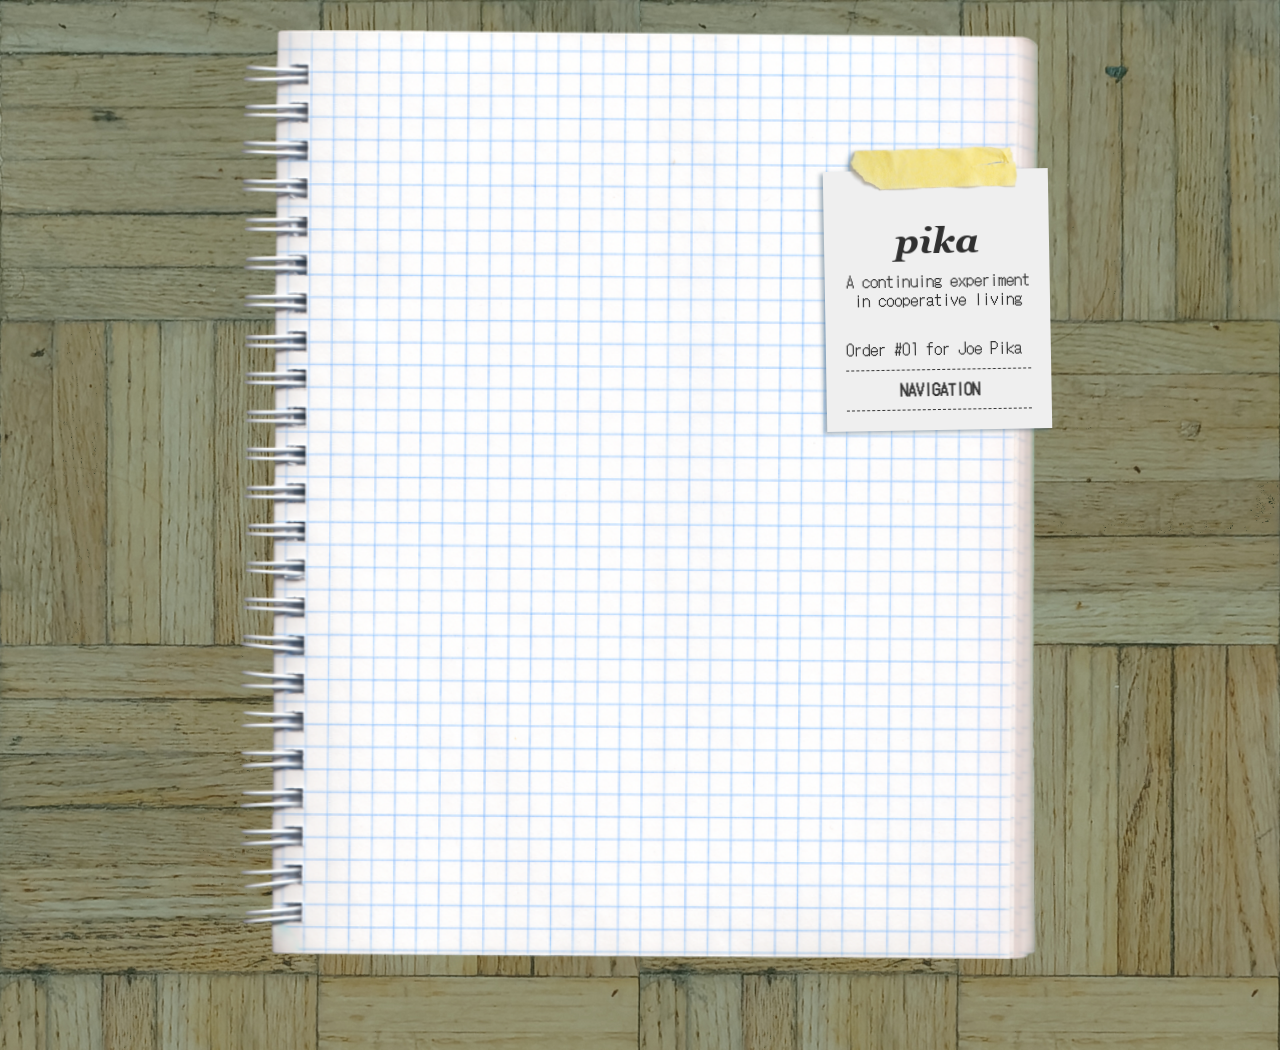
==== index.html @ afe28458 "imported assets and set up basic layout" ====
<!DOCTYPE html>
<html>
    <head>
        <meta charset="utf-8">
        <meta http-equiv="X-UA-Compatible" content="IE=edge">
        <meta name="viewport" content="width=device-width, initial-scale=1">
        <link rel="icon" href="img/pika_house_neon.png">
    
        <title>pika - Home</title>
        
        <link href="css/style.css" rel="stylesheet">
    </head>
    <body>
        <nav class="dropShadow">
            <img src="img/tape_long_3.png">
            <h1 class="navTitle">pika</h1>
            <p class="centertext">A continuing experiment in cooperative living</p>
            <div class="spacer10"></div>
            <p>Order #01 for Joe Pika</p>
            <hr>
            <p class="centertext"><b>NAVIGATION</b></p>
            <hr>
        </nav>
    </body>
</html>
---- css/style.css ----
/* Fonts */
@font-face {
    font-family: Georgiaz;
    src: url("../fonts/Georgiaz.TTF");
}
@font-face {
    font-family: DotGothic16;
    src: url("../fonts/DotGothic16-Regular.ttf");
}

/* Base layout */
:root {
    --shadow: #1a3e586a;
    --text: rgba(0, 0, 0, 0.8);
}
html {
    background-image: url("../img/texture_tiles_wood.jpg");
    background-size: 50%;
}
body {
    margin: 30px auto 90px;

    width: 800px;
    height: 930px;

    background-image: url("../img/notebook_spiralbound.png");
    background-position: 50% 0px;
    background-size: auto 930px;
    background-repeat: no-repeat;
}
* {
    box-sizing: border-box;
}

/* Global text styling */
h1, p {
    color: var(--text);
}

/* Utility/effect classes */
.centertext {
    text-align: center;
}
.dropShadow {
    filter: drop-shadow(-3px 2px 2px var(--shadow));
}
.spacer10 {
    height: 10px;
}

/* Navbar */
nav {
    position: relative;
    top: 140px;
    left: 585px;

    padding: 20px;

    width: 225px;
    
    background-color: #efefef;
    transform: rotate(-1deg);
}
nav img {
    position: absolute;
    top: -25px;
    left: 25px;
    width: 170px;
}
nav h1.navTitle {
    text-align: center;
    margin: 30px 0 0;

    font-family: 'Georgiaz';
    font-size: 36px;
}
nav p {
    margin: 10px auto;

    font-family: 'DotGothic16';
    font-size: 16px;
    line-height: 1.2;
}
nav hr {
    margin: 0;

    border: none;
    border-top: 1px dashed var(--text);
}
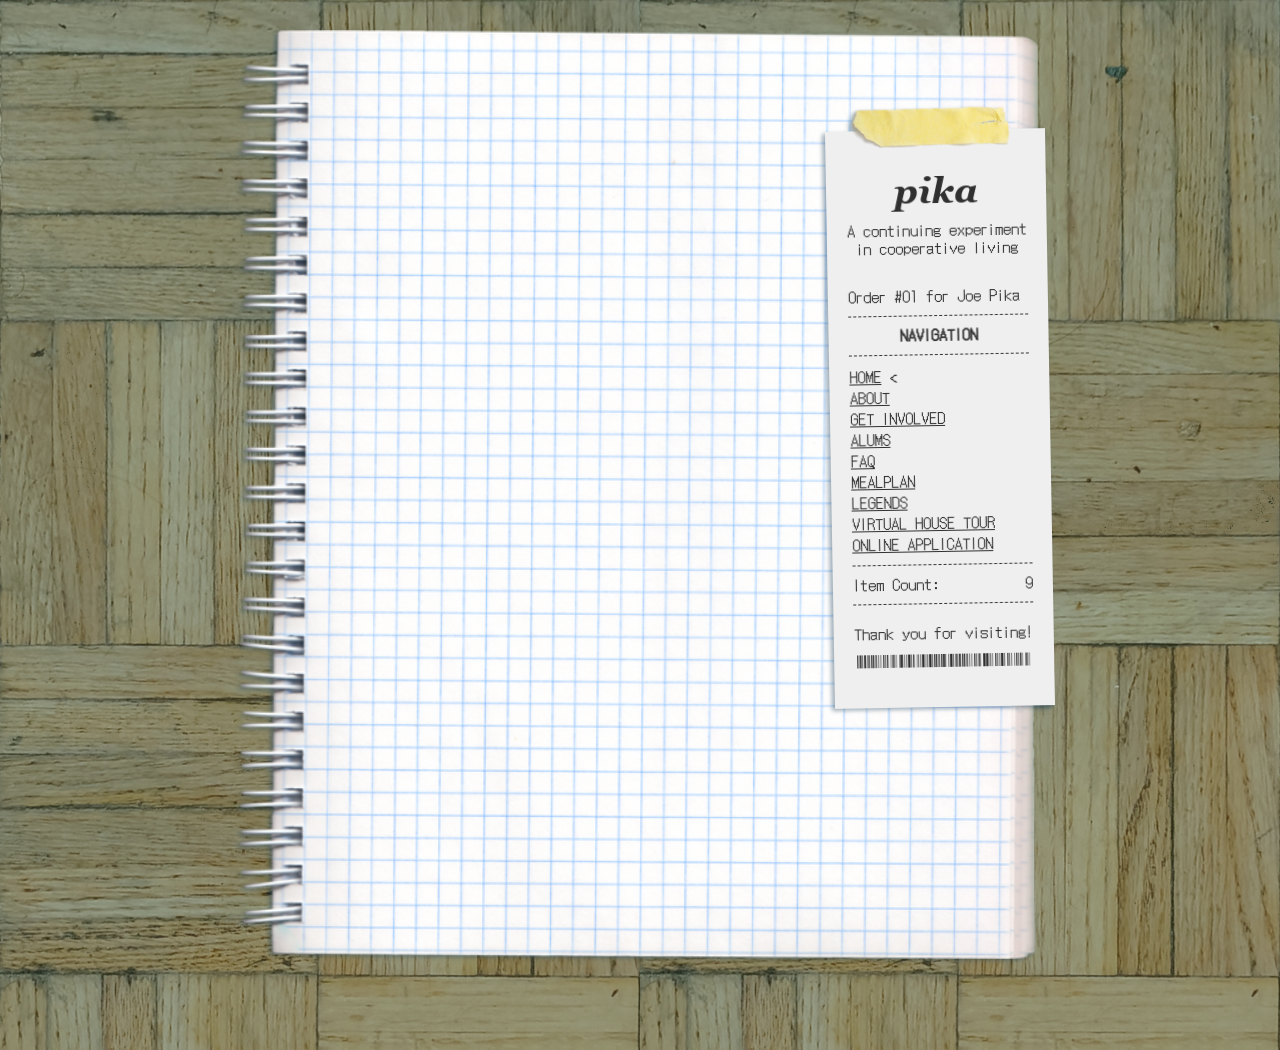
==== commit d406f5d3: "set up navbar" ====
--- a/index.html
+++ b/index.html
@@ -10,7 +10,7 @@
         
         <link href="css/style.css" rel="stylesheet">
     </head>
-    <body>
+    <body class="dropShadow">
         <nav class="dropShadow">
             <img src="img/tape_long_3.png">
             <h1 class="navTitle">pika</h1>
@@ -20,6 +20,26 @@
             <hr>
             <p class="centertext"><b>NAVIGATION</b></p>
             <hr>
+            <ul class="noBullets">
+                <li class="active"><a href="#">HOME</a></li>
+                <li><a href="#">ABOUT</a></li>
+                <li><a href="#">GET INVOLVED</a></li>
+                <li><a href="#">ALUMS</a></li>
+                <li><a href="#">FAQ</a></li>
+                <li><a href="#">MEALPLAN</a></li>
+                <li><a href="#">LEGENDS</a></li>
+                <li><a href="#">VIRTUAL HOUSE TOUR</a></li>
+                <li><a href="#">ONLINE APPLICATION</a></li>
+            </ul>
+            <hr>
+            <p>
+                Item Count:
+                <span style="float: right">9</span>
+            </p>
+            <hr>
+            <div class="spacer10"></div>
+            <p>Thank you for visiting!</p>
+            <p class="barcode centertext">69 Chestnut St, Cambridge</p>
         </nav>
     </body>
 </html>
--- a/css/style.css
+++ b/css/style.css
@@ -4,8 +4,12 @@
     src: url("../fonts/Georgiaz.TTF");
 }
 @font-face {
-    font-family: DotGothic16;
+    font-family: 'Dot Gothic 16';
     src: url("../fonts/DotGothic16-Regular.ttf");
+}
+@font-face {
+    font-family: 'Libre Barcode 128';
+    src: url("../fonts/LibreBarcode128-Regular.ttf");
 }
 
 /* Base layout */
@@ -28,11 +32,11 @@
     background-size: auto 930px;
     background-repeat: no-repeat;
 }
+
+/* Global styling */
 * {
     box-sizing: border-box;
 }
-
-/* Global text styling */
 h1, p {
     color: var(--text);
 }
@@ -48,15 +52,21 @@
     height: 10px;
 }
 
+/* General classes */
+ul.noBullets {
+    list-style-type: none;
+    padding: 0;
+}
+
 /* Navbar */
 nav {
     position: relative;
-    top: 140px;
-    left: 585px;
+    top: 100px;
+    left: 590px;
 
     padding: 20px;
 
-    width: 225px;
+    width: 220px;
     
     background-color: #efefef;
     transform: rotate(-1deg);
@@ -65,25 +75,43 @@
     position: absolute;
     top: -25px;
     left: 25px;
-    width: 170px;
+    width: 160px;
 }
 nav h1.navTitle {
     text-align: center;
-    margin: 30px 0 0;
+    margin: 20px 0 0;
 
     font-family: 'Georgiaz';
     font-size: 36px;
 }
-nav p {
+nav p,
+nav ul {
     margin: 10px auto;
 
-    font-family: 'DotGothic16';
-    font-size: 16px;
+    font-family: 'Dot Gothic 16';
+    font-size: 15px;
     line-height: 1.2;
+}
+nav li {
+    line-height: 1.4;
+}
+nav li:hover::after,
+nav li.active::after {
+    content: " <";
+}
+nav li.active:hover::after {
+    content: " <<"
+}
+nav a {
+    color: var(--text);
 }
 nav hr {
     margin: 0;
 
     border: none;
     border-top: 1px dashed var(--text);
+}
+nav p.barcode {
+    font-family: 'Libre Barcode 128';
+    font-size: 21px;
 }
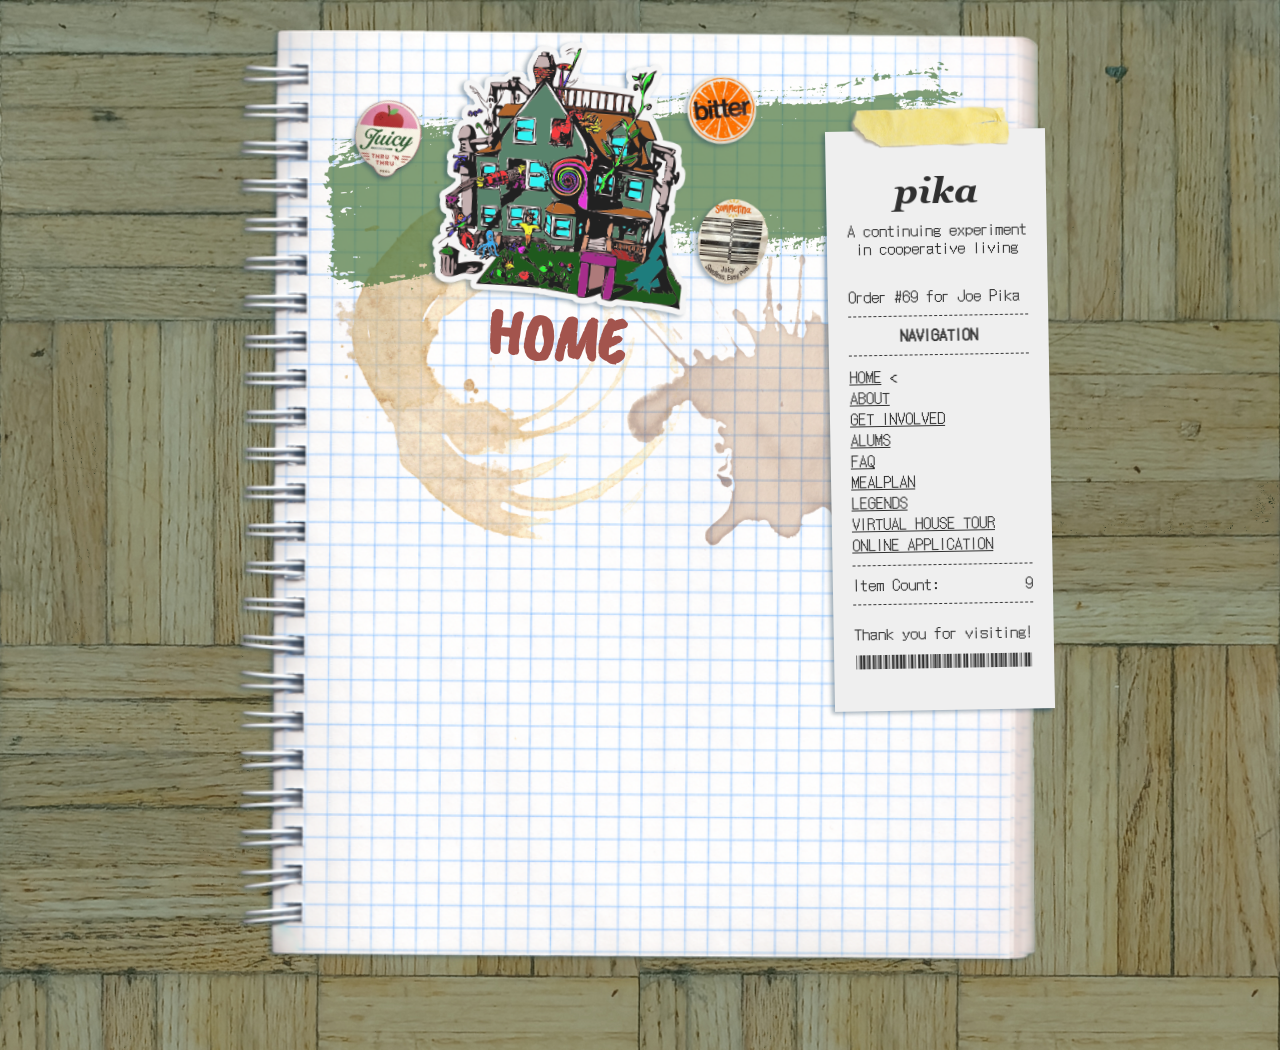
==== commit cdc8709d: "changed barcode format and added fruit stickers" ====
--- a/index.html
+++ b/index.html
@@ -11,26 +11,28 @@
         <link href="css/style.css" rel="stylesheet">
     </head>
     <body class="dropShadow">
-        <nav class="dropShadow">
+        <header class="dropShadow">
             <img src="img/tape_long_3.png">
-            <h1 class="navTitle">pika</h1>
+            <h1 class="headerTitle">pika</h1>
             <p class="centertext">A continuing experiment in cooperative living</p>
             <div class="spacer10"></div>
-            <p>Order #01 for Joe Pika</p>
+            <p>Order #69 for Joe Pika</p>
             <hr>
             <p class="centertext"><b>NAVIGATION</b></p>
             <hr>
-            <ul class="noBullets">
-                <li class="active"><a href="#">HOME</a></li>
-                <li><a href="#">ABOUT</a></li>
-                <li><a href="#">GET INVOLVED</a></li>
-                <li><a href="#">ALUMS</a></li>
-                <li><a href="#">FAQ</a></li>
-                <li><a href="#">MEALPLAN</a></li>
-                <li><a href="#">LEGENDS</a></li>
-                <li><a href="#">VIRTUAL HOUSE TOUR</a></li>
-                <li><a href="#">ONLINE APPLICATION</a></li>
-            </ul>
+            <nav>
+                <ul class="noBullets">
+                    <li class="active"><a href="#">HOME</a></li>
+                    <li><a href="#">ABOUT</a></li>
+                    <li><a href="#">GET INVOLVED</a></li>
+                    <li><a href="#">ALUMS</a></li>
+                    <li><a href="#">FAQ</a></li>
+                    <li><a href="#">MEALPLAN</a></li>
+                    <li><a href="#">LEGENDS</a></li>
+                    <li><a href="#">VIRTUAL HOUSE TOUR</a></li>
+                    <li><a href="#">ONLINE APPLICATION</a></li>
+                </ul>
+            </nav>
             <hr>
             <p>
                 Item Count:
@@ -39,7 +41,17 @@
             <hr>
             <div class="spacer10"></div>
             <p>Thank you for visiting!</p>
-            <p class="barcode centertext">69 Chestnut St, Cambridge</p>
-        </nav>
+            <p class="barcode centertext">*69 Chestnut St*</p>
+        </header>
+        <main>
+            <img src="img/coffee_stain_1.png" class="coffeeStain1 bgImg">
+            <img src="img/coffee_stain_2.png" class="coffeeStain2 bgImg">
+            <img src="img/brush_stroke_title.png" class="mainStroke1 bgImg">
+            <img src="img/pika_house_sticker.png" class="mainLogo centerblock dropShadow">
+            <img src="img/fruitsticker_juicy.png" class="fruitStickerJuicy bgImg dropShadow">
+            <img src="img/fruitsticker_bitter.png" class="fruitStickerBitter bgImg dropShadow">
+            <img src="img/fruitsticker_summerina.png" class="fruitStickerSummerina bgImg dropShadow">
+            <h1>HOME</h1>
+        </main>
     </body>
 </html>
--- a/css/style.css
+++ b/css/style.css
@@ -8,8 +8,12 @@
     src: url("../fonts/DotGothic16-Regular.ttf");
 }
 @font-face {
-    font-family: 'Libre Barcode 128';
-    src: url("../fonts/LibreBarcode128-Regular.ttf");
+    font-family: 'Libre Barcode 39';
+    src: url("../fonts/LibreBarcode39-Regular.ttf");
+}
+@font-face {
+    font-family: 'Caveat Brush';
+    src: url("../fonts/CaveatBrush-Regular.ttf");
 }
 
 /* Base layout */
@@ -51,18 +55,27 @@
 .spacer10 {
     height: 10px;
 }
+.centerblock {
+    display: block;
+    margin-left: auto;
+    margin-right: auto;
+}
 
 /* General classes */
 ul.noBullets {
     list-style-type: none;
     padding: 0;
 }
+img.bgImg {
+    position: absolute;
+}
 
-/* Navbar */
-nav {
+/* Header bar */
+header {
     position: relative;
     top: 100px;
-    left: 590px;
+    left: 10px;
+    float: right;
 
     padding: 20px;
 
@@ -70,48 +83,113 @@
     
     background-color: #efefef;
     transform: rotate(-1deg);
+    z-index: 1;
 }
-nav img {
+header img {
     position: absolute;
     top: -25px;
     left: 25px;
     width: 160px;
 }
-nav h1.navTitle {
+header h1.headerTitle {
     text-align: center;
     margin: 20px 0 0;
 
     font-family: 'Georgiaz';
     font-size: 36px;
 }
-nav p,
-nav ul {
+header p,
+header ul {
     margin: 10px auto;
 
     font-family: 'Dot Gothic 16';
     font-size: 15px;
     line-height: 1.2;
 }
-nav li {
+header li {
     line-height: 1.4;
 }
-nav li:hover::after,
-nav li.active::after {
+header li:hover::after,
+header li.active::after {
     content: " <";
 }
-nav li.active:hover::after {
+header li.active:hover::after {
     content: " <<"
 }
-nav a {
+header a {
     color: var(--text);
 }
-nav hr {
+header hr {
     margin: 0;
 
     border: none;
     border-top: 1px dashed var(--text);
 }
-nav p.barcode {
-    font-family: 'Libre Barcode 128';
-    font-size: 21px;
+header p.barcode {
+    font-family: 'Libre Barcode 39';
+    font-size: 23px;
+}
+
+/* Main */
+main {
+    margin-left: 70px;
+    padding-top: 10px;
+    
+    transform: rotate(4deg);
+}
+main > h1 {
+    margin: -20px 0;
+
+    text-align: center;
+    font-family: 'Caveat Brush';
+    font-size: 65px;
+    color: #a3544d;
+}
+main img.coffeeStain1 {
+    top: 130px;
+
+    width: 400px;
+
+    z-index: -1;
+}
+main img.coffeeStain2 {
+    top: 195px;
+    left: 295px;
+
+    width: 400px;
+    
+    z-index: -1;
+}
+main img.mainStroke1 {
+    left: 10px;
+    top: 30px;
+
+    width: 660px;
+    
+    transform: rotate(-4deg);
+}
+main img.mainLogo {
+    width: 280px;
+}
+main img.fruitStickerJuicy {
+    top: 90px;
+    left: 40px;
+
+    width: 70px;
+    
+    transform: rotate(-30deg);
+}
+main img.fruitStickerBitter {
+    top: 42px;
+    left: 370px;
+
+    width: 70px;
+    
+    transform: rotate(-10deg);
+}
+main img.fruitStickerSummerina {
+    top: 165px;
+    left: 390px;
+
+    width: 70px;
 }
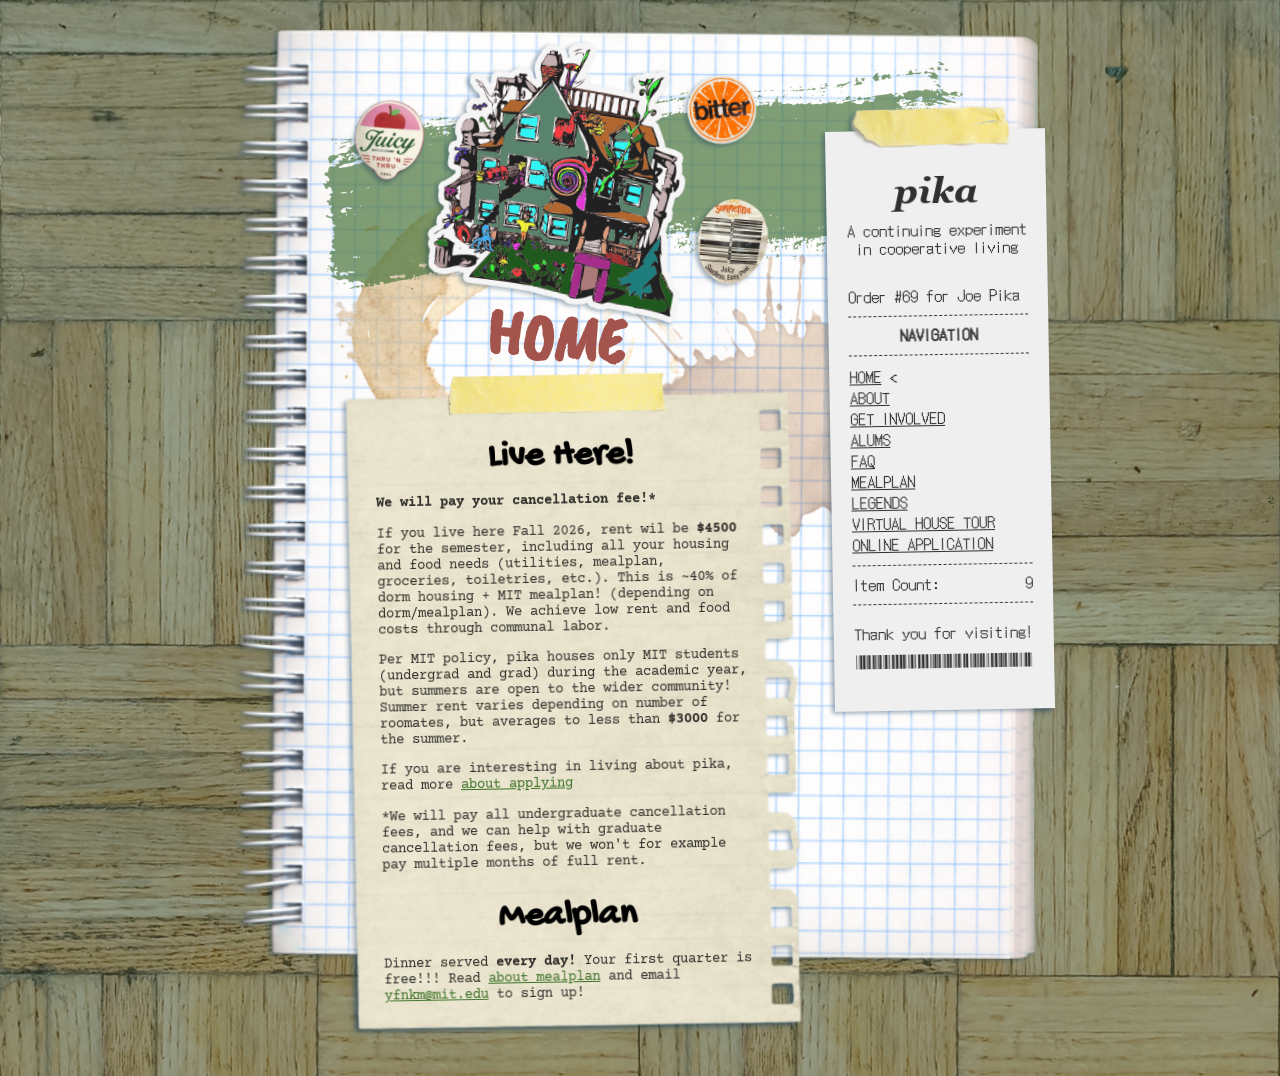
==== commit 2fb27895: "added main content section" ====
--- a/index.html
+++ b/index.html
@@ -4,7 +4,7 @@
         <meta charset="utf-8">
         <meta http-equiv="X-UA-Compatible" content="IE=edge">
         <meta name="viewport" content="width=device-width, initial-scale=1">
-        <link rel="icon" href="img/pika_house_neon.png">
+        <link rel="icon" href="img/pika-logo_512x512.png">
     
         <title>pika - Home</title>
         
@@ -52,6 +52,56 @@
             <img src="img/fruitsticker_bitter.png" class="fruitStickerBitter bgImg dropShadow">
             <img src="img/fruitsticker_summerina.png" class="fruitStickerSummerina bgImg dropShadow">
             <h1>HOME</h1>
+            <img src="img/tape_long_2.png" class="sectionTape">
+            <div class="sectionContainer dropShadow">
+                <section class="scrollFadeMask">
+                    <article>
+                        <h2>Live Here!</h2>
+                        <p>
+                            <b>We will pay your cancellation fee!*</b>
+                        </p>
+                        <p>
+                            If you live here Fall 2026, rent wil be <b>$4500</b> for the semester, including all your housing and food
+                            needs
+                            (utilities, mealplan, groceries, toiletries, etc.).
+                            This is ~40% of dorm housing + MIT mealplan! (depending on dorm/mealplan). We achieve low rent and food
+                            costs
+                            through communal labor.
+                        </p>
+                        <p>
+                            Per MIT policy, pika houses only MIT students (undergrad and grad) during the academic year, but summers are
+                            open to the wider community!
+                            Summer rent varies depending on number of roomates, but averages to less than <b>$3000</b> for the summer.
+                        </p>
+                        <p>
+                            If you are interesting in living about pika, read more <a href="getinvolved">about applying</a>
+                        </p>
+                        <p>
+                            *We will pay all undergraduate cancellation fees, and we can help with graduate cancellation fees, but we
+                            won't
+                            for example pay multiple months of full rent.
+                        </p>
+                    </article>
+                    <article>
+                        <h2>Mealplan</h2>
+                        <p>Dinner served <b>every day!</b> Your first quarter is free!!! Read <a href="mealplan">about mealplan</a> and
+                            email <a href="mailto:yfnkm@mit.edu">yfnkm@mit.edu</a> to sign up!</p>
+                    </article>
+                    <article>
+                        <h2>Visit</h2>
+                        <p>We have dinner together every night! Vegan and gluten-free options available. If you're interested in joining
+                            us
+                            for dinner, or for a house tour, email <a href="mailto:pika-rush@mit.edu">pika-rush@mit.edu</a>!</p>
+                    </article>
+                    <article>
+                        <h2>Rush</h2>
+                        <p>
+                            pika holds lots of events during MIT FSILG rush (at the start of each semester) and during the semester!
+                            Read more <a href="getinvolved">about pika and "continuous rush"</a>.
+                        </p>
+                    </article>
+                </section>
+            </div>
         </main>
     </body>
 </html>
--- a/css/style.css
+++ b/css/style.css
@@ -1,6 +1,6 @@
 /* Fonts */
 @font-face {
-    font-family: Georgiaz;
+    font-family: 'Georgiaz';
     src: url("../fonts/Georgiaz.TTF");
 }
 @font-face {
@@ -14,6 +14,34 @@
 @font-face {
     font-family: 'Caveat Brush';
     src: url("../fonts/CaveatBrush-Regular.ttf");
+}
+@font-face {
+    font-family: 'Gochi Hand';
+    src: url("../fonts/GochiHand-Regular.ttf");
+}
+@font-face {
+    font-family: 'Courier Prime';
+    src: url("../fonts/CourierPrime-Regular.ttf");
+    font-style: normal;
+    font-weight: normal;
+}
+@font-face {
+    font-family: 'Courier Prime';
+    src: url("../fonts/CourierPrime-Bold.ttf");
+    font-style: normal;
+    font-weight: bold;
+}
+@font-face {
+    font-family: 'Courier Prime';
+    src: url("../fonts/CourierPrime-Italic.ttf");
+    font-style: italic;
+    font-weight: normal;
+}
+@font-face {
+    font-family: 'Courier Prime';
+    src: url("../fonts/CourierPrime-BoldItalic.ttf");
+    font-style: italic;
+    font-weight: bold;
 }
 
 /* Base layout */
@@ -59,6 +87,13 @@
     display: block;
     margin-left: auto;
     margin-right: auto;
+}
+.scrollFadeMask {
+    overflow: scroll;
+    mask-image: linear-gradient(to bottom,
+        transparent .5em,
+        red 1em calc(100% - 1em),
+        transparent calc(100% - .5em));
 }
 
 /* General classes */
@@ -170,12 +205,14 @@
 }
 main img.mainLogo {
     width: 280px;
+    
+    transform: rotate(4deg);
 }
 main img.fruitStickerJuicy {
     top: 90px;
     left: 40px;
 
-    width: 70px;
+    width: 73px;
     
     transform: rotate(-30deg);
 }
@@ -192,4 +229,52 @@
     left: 390px;
 
     width: 70px;
+}
+main img.sectionTape {
+    position: absolute;
+    top: 350px;
+    left: 150px;
+    width: 220px;
+    transform: rotate(-5deg);
+    z-index: 1;
+}
+/* Main section content */
+main .sectionContainer {
+    position: absolute;
+    left: 75px;
+    top: 370px;
+    padding: 15px 50px 15px 30px;
+    
+    width: 450px;
+    aspect-ratio: 0.71;
+
+    background-image: url("../img/paper_main.png");
+    background-position: 50% 0px;
+    background-size: contain;
+    background-repeat: no-repeat;
+    transform: rotate(-5deg);
+}
+main section {
+    width: 100%;
+    height: 100%;
+}
+main section h2 {
+    margin: 0.7em 0 0;
+
+    font-size: 2.3em;
+
+    font-family: 'Gochi Hand';
+    text-align: center;
+}
+main section p {
+    font-size: 0.9em;
+
+    font-family: 'Courier Prime';
+    color: var(--text);
+}
+main section a {
+    color: #3c7127;
+}
+main section a:hover {
+    color: #4ca22a;
 }
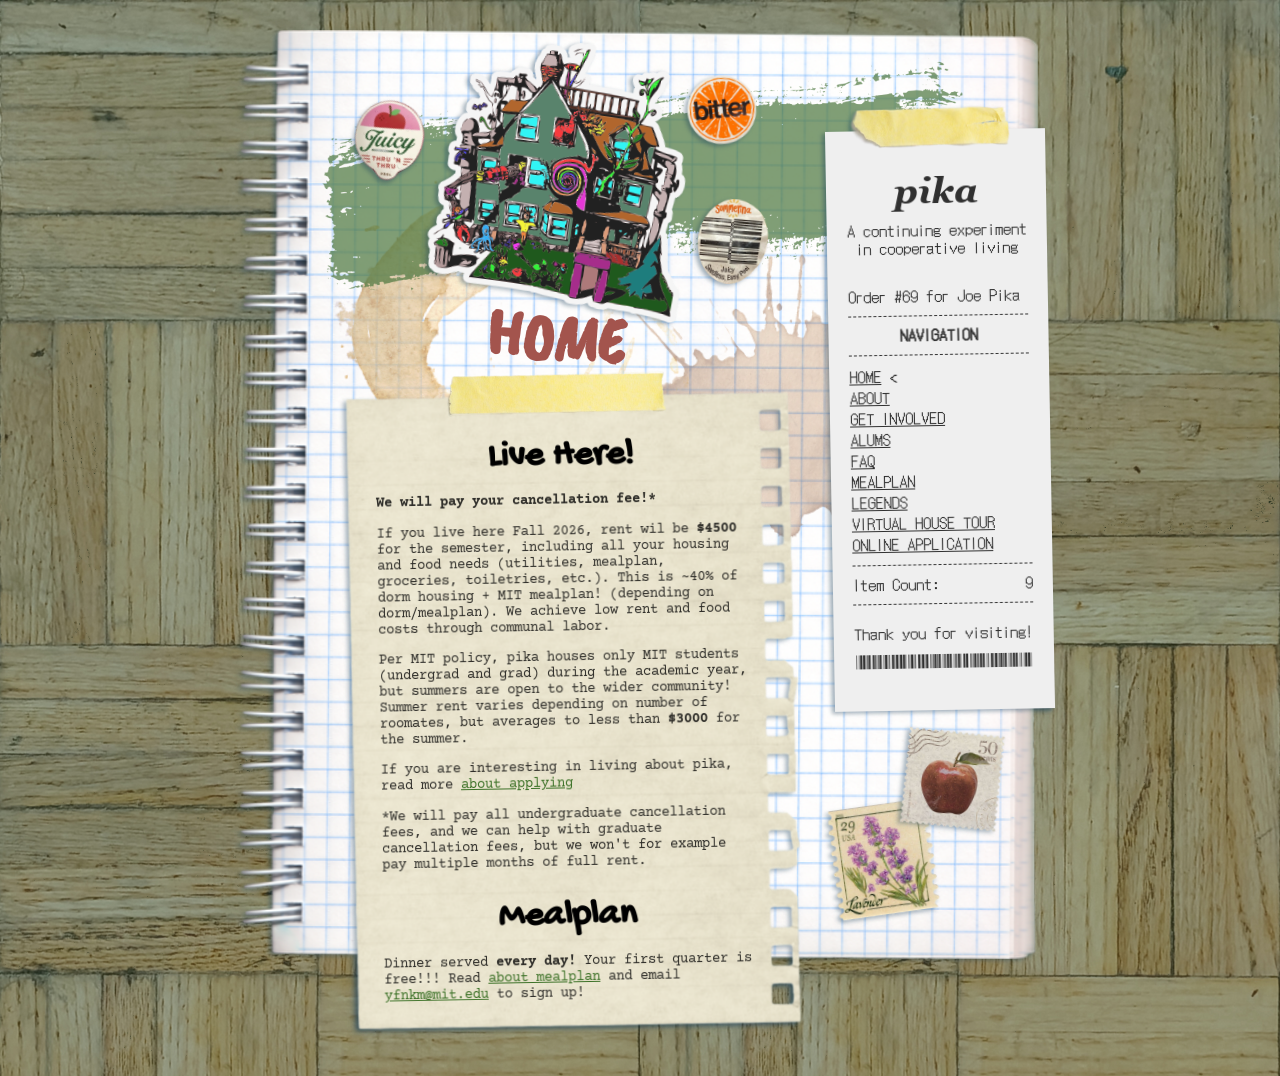
==== commit 140d6827: "added postage stamps" ====
--- a/index.html
+++ b/index.html
@@ -102,6 +102,8 @@
                     </article>
                 </section>
             </div>
+            <img src="img/postage_lavendar.png" class="postageLavendar bgImg dropShadow">
+            <img src="img/postage_apple.png" class="postageApple bgImg dropShadow">
         </main>
     </body>
 </html>
--- a/css/style.css
+++ b/css/style.css
@@ -238,6 +238,18 @@
     transform: rotate(-5deg);
     z-index: 1;
 }
+main img.postageLavendar {
+    top: 758px;
+    right: 60px;
+    width: 103px;
+    transform: rotate(-12deg);
+}
+main img.postageApple {
+    top: 680px;
+    right: 0px;
+    width: 97px;
+    transform: rotate(2deg);
+}
 /* Main section content */
 main .sectionContainer {
     position: absolute;
